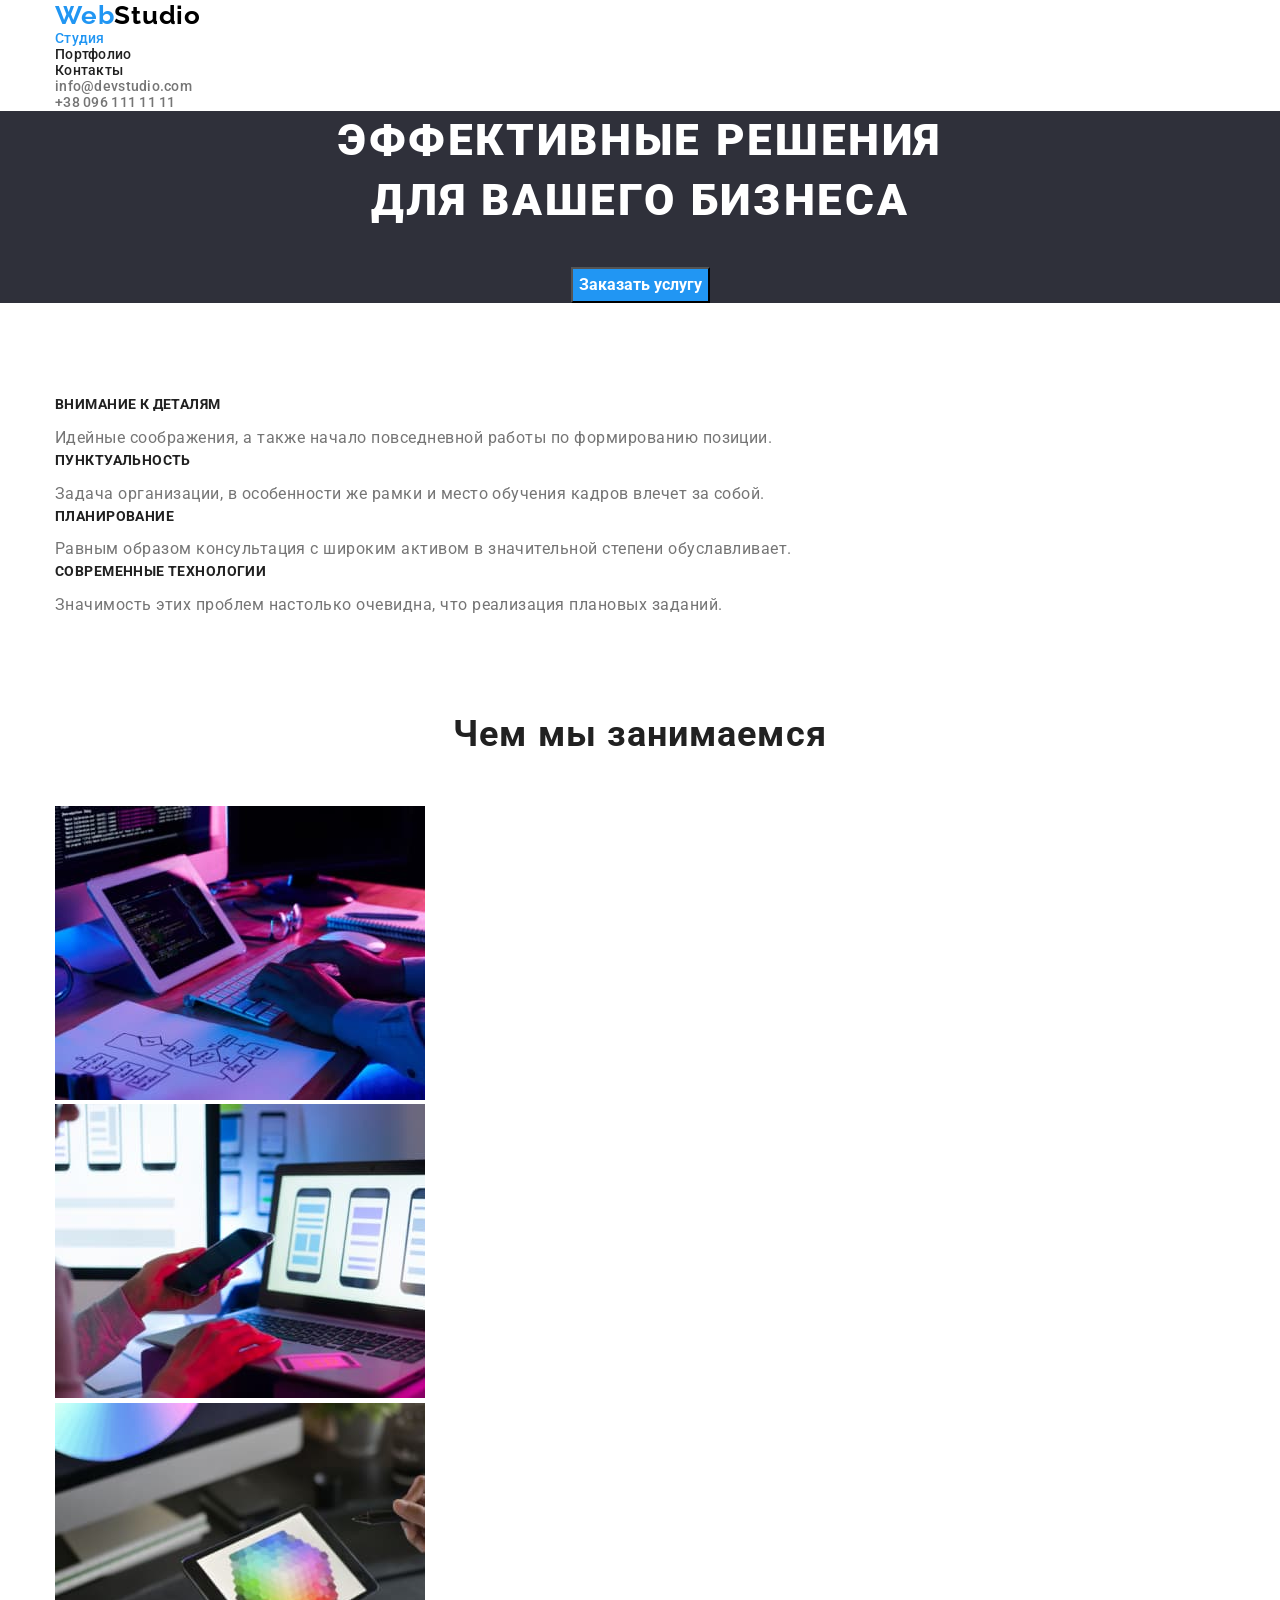
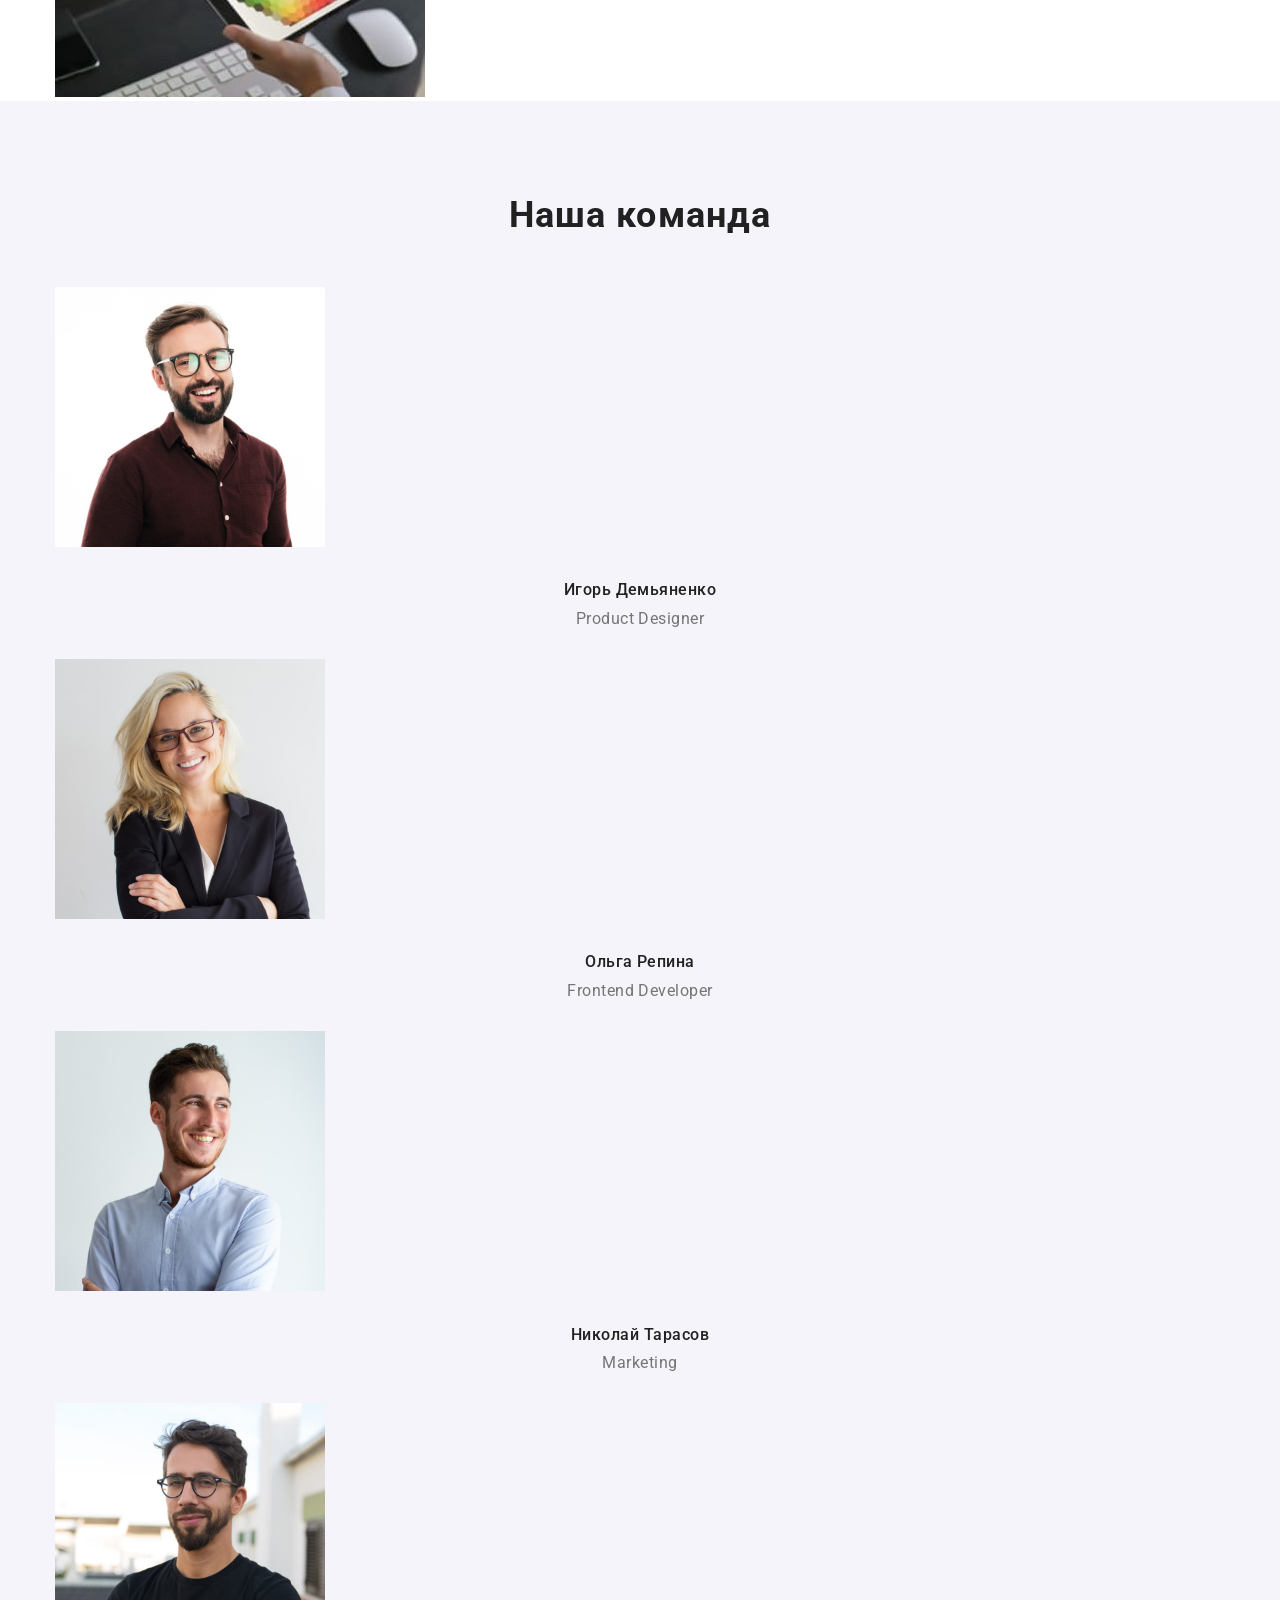
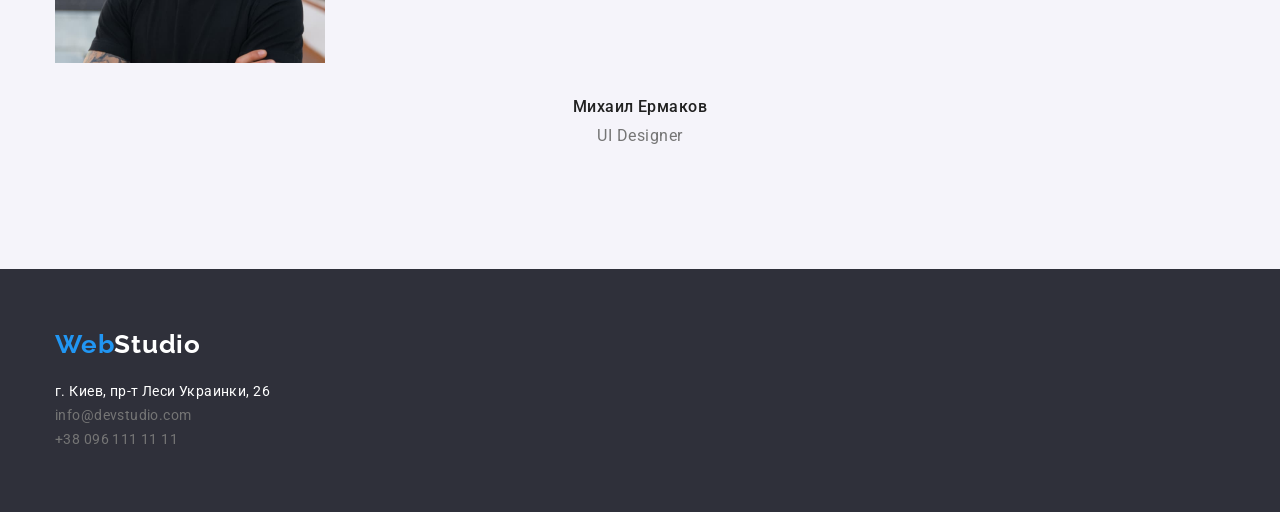
==== index.html @ cf3341da "box model done" ====
<!DOCTYPE html>
<html lang="ru">
<head>
    <meta charset="UTF-8">
    <meta http-equiv="X-UA-Compatible" content="IE=edge">
    <meta name="viewport" content="width=device-width, initial-scale=1.0">
    <title>Document</title>
    <link rel="preconnect" href="https://fonts.googleapis.com">
    <link rel="preconnect" href="https://fonts.gstatic.com" crossorigin>
    <link href="https://fonts.googleapis.com/css2?family=Raleway:wght@700&family=Roboto:wght@400;500;700&display=swap"
        rel="stylesheet">
        <link rel="stylesheet" href="https://cdnjs.cloudflare.com/ajax/libs/modern-normalize/1.1.0/modern-normalize.min.css">
    <link rel="stylesheet" href="./css/styles.css">
</head>
<body>
    <header class="header">
        <div class="container">
            <a href="" class="logo">Web<span class="logo-header">Studio</span></a>
            <nav>
                <ul class="site-nav">
                    <li>
                        <a href="./index.html" class="current">Студия</a>
                    </li>
                    <li>
                        <a href="./portfolio.html" class="link">Портфолио</a>
                    </li>
                    <li>
                        <a href="" class="link">Контакты</a>
                    </li>
                </ul>
            </nav>
            <ul class="contacts">
                <li>
                    <a href="mailto:info@devstudio.com" class="link">info@devstudio.com</a>
                </li>
                <li>
                    <a href="tel:+380961111111" class="link">+38 096 111 11 11</a>
                </li>
            </ul>
        </div>
    </header>
    <main>
        <section class="hero">
            <h1 class="hero-title">
                Эффективные решения для вашего бизнеса
            </h1>
            <button class="button primary" type="button">Заказать услугу</button>
        </section>

        <section class="section">
            <div class="container">
                <h2 class="invisible-title">Особенности работы</h2>
                <ul class="features">
                    <li>
                        <h3 class="title">Внимание к деталям</h3>
                        <p class="text">
                            Идейные соображения, а также начало повседневной работы по формированию позиции.
                        </p>
                    </li>
                    <li>
                        <h3 class="title">Пунктуальность</h3>
                        <p class="text">
                            Задача организации, в особенности же рамки и место обучения кадров влечет за собой.
                        </p>
                    </li>
                    <li>
                        <h3 class="title">Планирование</h3>
                        <p class="text">
                            Равным образом консультация с широким активом в значительной степени обуславливает.
                        </p>
                    </li>
                    <li>
                        <h3 class="title">Современные технологии</h3>
                        <p class="text">
                            Значимость этих проблем настолько очевидна, что реализация плановых заданий.
                        </p>

                        
                    </li>
                </ul>
            </div>
        </section>

        <section class="section">
            <div class="container">
                <h2 class="section-title">Чем мы занимаемся</h2>
                <ul class="workflow">
                    <li>
                        <img src="./images/programer.jpg" alt="программист работает в офисе" width="370" height="294">
                    </li>
                    <li>
                        <img src="./images/web_designer.jpg" alt="дизайнер работает над интерфейсом мобильного приложения" width="370" height="294">
                    </li>
                    <li>
                        <img src="./images/colour_selection.jpg" alt="дизайнер выбирает цвет в палитре" width="370" height="294">
                    </li>
                </ul>
            </div>
        </section>

        <section class="team-section">
            <div class="container">
                <h2 class="section-title">Наша команда</h2>
                <ul class="team">
                    <li>
                        <img src="./images/product_designer.jpg" alt="Фото Игоря Демьяненко" width="270" height="260">
                        <h3 class="name">Игорь Демьяненко</h3>
                        <p class="text">Product Designer</p>
                    </li>
                    <li>
                        <img src="./images/frontend_developer.jpg" alt="Фотnameо Ольги Репиной" width="270" height="260">
                        <h3 class="name">Ольга Репина</h3>
                        <p class="text">Frontend Developer</p>
                    </li>
                    <li>
                        <img src="./images/marketing.jpg" alt="Фото Николая Тарасова" width="270" height="260">
                        <h3 class="name">Николай Тарасов</h3>
                        <p class="text">Marketing</p>
                    </li>
                    <li>
                        <img src="./images/ui_designer.jpg" alt="Фото Михаила Ермакова" width="270" height="260">
                        <h3 class="name">Михаил Ермаков</h3>
                        <p class="text">UI Designer</p>
                    </li>
                </ul>
            </div>
        </section>
    </main>
    <footer class="footer">
        <div class="container">
        <a href="" class="logo">Web<span class="logo-footer">Studio</span></a>
        <address class="address">
            <ul class="address-list">
                <li>
                    <a href="https://goo.gl/maps/pVuJDx3CBujExNXr5" class="location">г. Киев, пр-т Леси Украинки, 26</a>
                </li>
                <li>
                    <a href="mailto:info@devstudio.com" class="link">info@devstudio.com</a>
                </li>
                <li>
                    <a href="tel:+380961111111" class="link">+38 096 111 11 11</a>
                </li>
            </ul>
        </address>
        </div>
    </footer>
</body>
</html>
---- css/styles.css ----
/* цвет основного текста #212121 */
/* вторичный цвет текста #757575 */
/* лого шапка цвет #000000 и #2196F3*/
/* лого футер цвет #FFFFFF и #2196F3*/
/* футер адрес color: rgba(255, 255, 255, 0.6); */
/* вторичный цвет фона F5F4FA */

html {
  box-sizing: border-box;
}

*,
*::before,
*::after {
  box-sizing: inherit;
}

:root {
  --primary-text-color: #757575;
  --title-text-color: #212121;
  --accent-color: #2196f3;
  --primary-white-color: #ffffff;
}

body {
  background-color: var(--primary-white-color);
  color: var(--primary-text-color);
  font-family: Roboto, sans-serif;
  font-weight: 400;
}

ul {
  list-style: none;
}

.container {
  width: 1200px;
  padding-left: 15px;
  padding-right: 15px;
  margin-left: auto;
  margin-right: auto;
}
/* header */

.header {
  background-color: var(--primary-white-color);
}

/* logo */

.logo {
  color: var(--accent-color);
  font-family: Raleway, sans-serif;
  font-weight: 700;
  font-size: 26px;
  line-height: 1.19;
  letter-spacing: 0.03em;
  text-decoration: none;
}

.logo-header {
  color: #000;
}

.logo-footer {
  color: var(--primary-white-color);
}

/* site nav */

.site-nav {
  margin-top: 0;
  margin-bottom: 0;
  padding: 0;
  font-weight: 500;
  font-size: 14px;
  line-height: 1.14;
  letter-spacing: 0.02em;
}

.site-nav .current {
  color: var(--accent-color);
  text-decoration: none;
}

.site-nav .link {
  color: var(--title-text-color);
  text-decoration: none;
}

.site-nav .link:hover,
.link:focus {
  color: var(--accent-color);
}

/* contacts */

.contacts {
  margin-top: 0;
  margin-bottom: 0;
  padding: 0;
  font-weight: 500;
  font-size: 14px;
  line-height: 1.14;
  letter-spacing: 0.02em;
}

.contacts .link {
  color: var(--primary-text-color);
  text-decoration: none;
}

.contacts .link:hover,
.link:focus {
  color: var(--accent-color);
}

/* hero */

.hero {
  background-color: #2f303a;
  text-align: center;
}

.hero-title {
  margin-top: 0;
  margin-left: auto;
  margin-right: auto;
  width: 696px;
  color: var(--primary-white-color);
  font-weight: 900;
  font-size: 44px;
  line-height: 1.36;
  text-align: center;
  letter-spacing: 0.06em;
  text-transform: uppercase;
}

/* section */
.portfolio {
  margin-top: 0;
  padding-left: 0;
  margin-bottom: 0;
}
.section {
  background-color: var(--primary-white-color);
}

.section-title {
  margin-top: 0;
  margin-bottom: 50px;
  color: var(--title-text-color);
  font-weight: 700;
  font-size: 36px;
  line-height: 1.16;
  text-align: center;
  letter-spacing: 0.03em;
}

.section .name {
  color: var(--title-text-color);
  font-weight: 700;
  font-size: 18px;
  line-height: 2;
  letter-spacing: 0.06em;
}

.section .text {
  font-size: 16px;
  line-height: 1.87;
  letter-spacing: 0.03em;
}

/* team section */

.team-section {
  padding-top: 94px;
  padding-bottom: 94px;
  background-color: #f5f4fa;
}

.team {
  padding-left: 0;
}

.team .name {
  margin-top: 30px;
  margin-bottom: 10px;
  color: var(--title-text-color);
  font-weight: 500;
  font-size: 16px;
  line-height: 1.18;
  text-align: center;
  letter-spacing: 0.03em;
}

.team .text {
  margin-top: 0;
  margin-bottom: 30px;
  font-size: 16px;
  line-height: 1.18;
  text-align: center;
  letter-spacing: 0.03em;
}

/* features */

.features {
  margin-top: 0;
  margin-bottom: 0;
  padding-top: 94px;
  padding-bottom: 94px;
  padding-left: 0;
}

.features .title {
  margin-top: 0;
  margin-bottom: 10px;
  color: var(--title-text-color);
  font-weight: 700;
  font-size: 14px;
  line-height: 1.14;
  letter-spacing: 0.03em;
  text-transform: uppercase;
}

.features .text {
  margin-top: 0;
  margin-bottom: 0;
}

.text {
  font-size: 14px;
  line-height: 1.71;
  letter-spacing: 0.03em;
}

.workflow {
  margin-top: 0;
  margin-bottom: 0;
  padding-left: 0;
}
/* invisible-title */

.invisible-title {
  display: none;
}

/* button */

.button {
  font-family: inherit;
  cursor: pointer;
}

.button.primary {
  background-color: var(--accent-color);
  color: var(--primary-white-color);
  font-weight: 700;
  font-size: 16px;
  line-height: 1.87;
}

.button.secondary {
  background-color: #f5f4fa;
  color: var(--title-text-color);
  font-weight: 500;
  font-size: 16px;
  line-height: 1.62;
  text-align: center;
  letter-spacing: 0.03em;
}

.button.secondary:hover,
.secondary:focus {
  background-color: var(--accent-color);
  color: var(--primary-white-color);
}

/* footer */

.footer {
  padding-top: 60px;
  padding-bottom: 60px;
  background-color: #2f303a;
}

.address-list {
  padding-left: 0;
  margin-bottom: 0;
  margin-top: 20px;
}
.address .location {
  color: var(--primary-white-color);
  text-decoration: none;
  font-style: normal;
  font-size: 14px;
  line-height: 1.71;
  letter-spacing: 0.03em;
}

.address .location:hover,
.location:focus {
  color: var(--accent-color);
}

.address .link {
  color: var(--primary-text-color);
  text-decoration: none;
  font-style: normal;
  font-size: 14px;
  line-height: 1.71;
  letter-spacing: 0.03em;
}

.address .link:hover,
.link:focus {
  color: var(--accent-color);
}
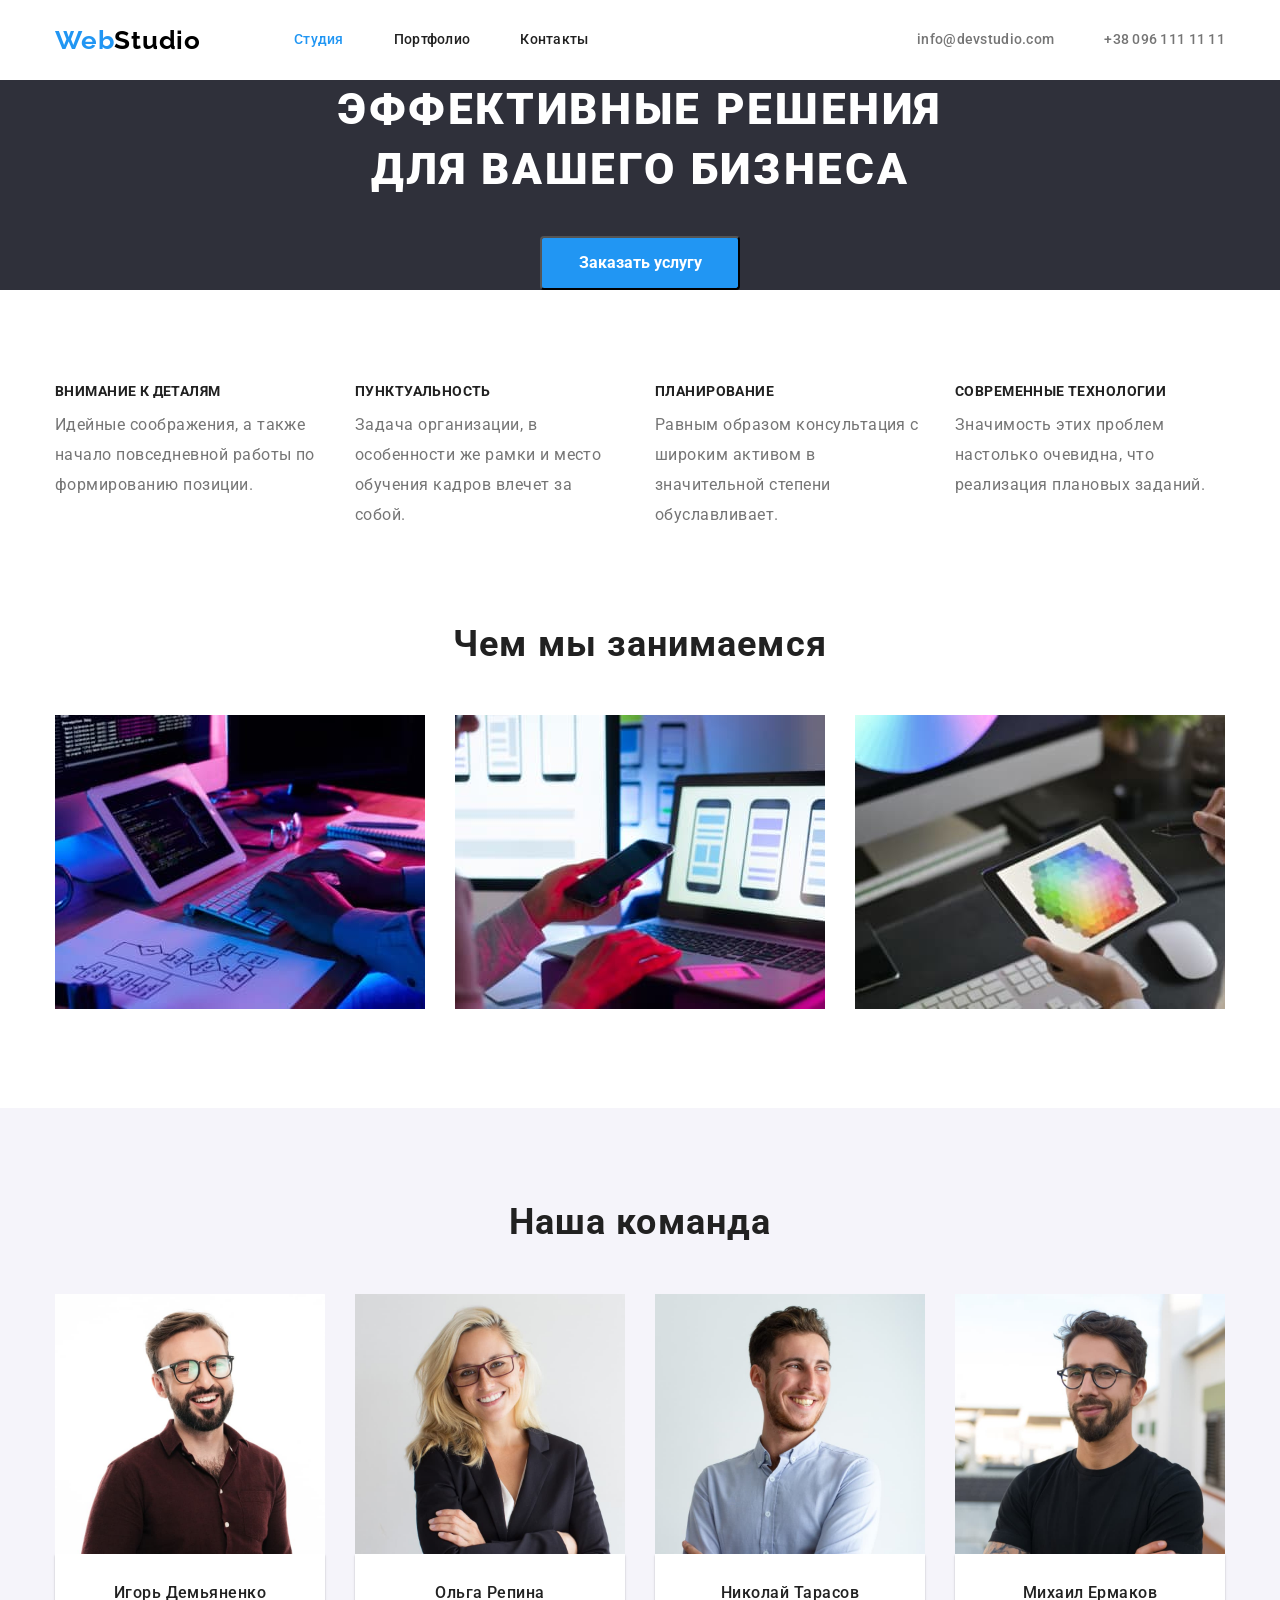
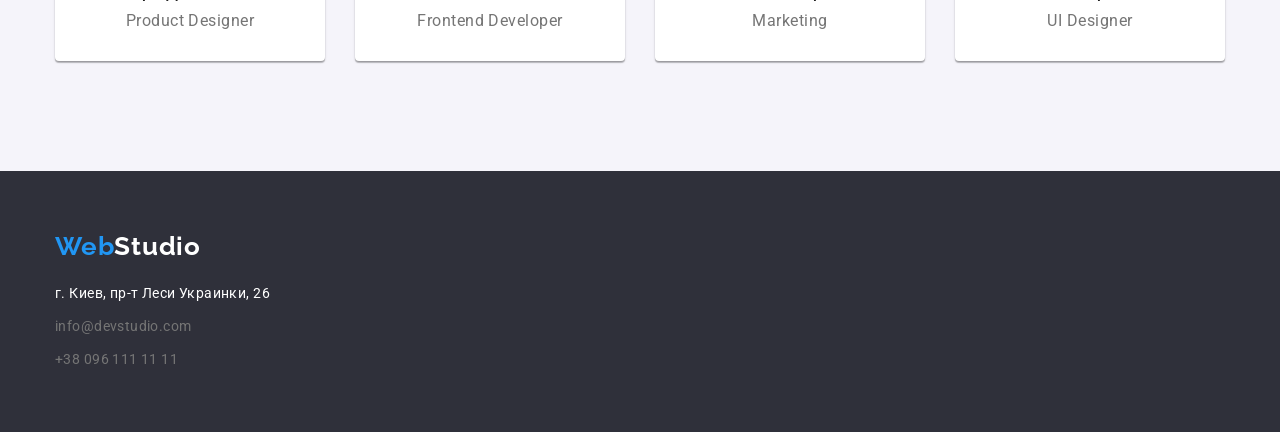
==== commit d21c5e95: "work is done" ====
--- a/index.html
+++ b/index.html
@@ -14,26 +14,26 @@
 </head>
 <body>
     <header class="header">
-        <div class="container">
+        <div class="container main-nav">
             <a href="" class="logo">Web<span class="logo-header">Studio</span></a>
             <nav>
                 <ul class="site-nav">
-                    <li>
+                    <li class="item">
                         <a href="./index.html" class="current">Студия</a>
                     </li>
-                    <li>
+                    <li class="item">
                         <a href="./portfolio.html" class="link">Портфолио</a>
                     </li>
-                    <li>
+                    <li class="item">
                         <a href="" class="link">Контакты</a>
                     </li>
                 </ul>
             </nav>
             <ul class="contacts">
-                <li>
+                <li class="item">
                     <a href="mailto:info@devstudio.com" class="link">info@devstudio.com</a>
                 </li>
-                <li>
+                <li class="item">
                     <a href="tel:+380961111111" class="link">+38 096 111 11 11</a>
                 </li>
             </ul>
@@ -51,47 +51,41 @@
             <div class="container">
                 <h2 class="invisible-title">Особенности работы</h2>
                 <ul class="features">
-                    <li>
+                    <li class="item">
                         <h3 class="title">Внимание к деталям</h3>
                         <p class="text">
                             Идейные соображения, а также начало повседневной работы по формированию позиции.
                         </p>
                     </li>
-                    <li>
+                    <li class="item">
                         <h3 class="title">Пунктуальность</h3>
                         <p class="text">
                             Задача организации, в особенности же рамки и место обучения кадров влечет за собой.
                         </p>
                     </li>
-                    <li>
+                    <li class="item">
                         <h3 class="title">Планирование</h3>
                         <p class="text">
                             Равным образом консультация с широким активом в значительной степени обуславливает.
                         </p>
                     </li>
-                    <li>
+                    <li class="item">
                         <h3 class="title">Современные технологии</h3>
                         <p class="text">
                             Значимость этих проблем настолько очевидна, что реализация плановых заданий.
-                        </p>
-
-                        
+                        </p>                      
                     </li>
                 </ul>
-            </div>
-        </section>
 
-        <section class="section">
-            <div class="container">
                 <h2 class="section-title">Чем мы занимаемся</h2>
                 <ul class="workflow">
-                    <li>
+                    <li class="item">
                         <img src="./images/programer.jpg" alt="программист работает в офисе" width="370" height="294">
                     </li>
-                    <li>
+                    <li class="item">
                         <img src="./images/web_designer.jpg" alt="дизайнер работает над интерфейсом мобильного приложения" width="370" height="294">
                     </li>
-                    <li>
+                    <li class="item">
                         <img src="./images/colour_selection.jpg" alt="дизайнер выбирает цвет в палитре" width="370" height="294">
                     </li>
                 </ul>
@@ -102,25 +96,33 @@
             <div class="container">
                 <h2 class="section-title">Наша команда</h2>
                 <ul class="team">
-                    <li>
-                        <img src="./images/product_designer.jpg" alt="Фото Игоря Демьяненко" width="270" height="260">
-                        <h3 class="name">Игорь Демьяненко</h3>
-                        <p class="text">Product Designer</p>
+                    <li class="item">
+                        <img class="image" src="./images/product_designer.jpg" alt="Фото Игоря Демьяненко" width="270" height="260">
+                        <div class="text-block">
+                            <h3 class="name">Игорь Демьяненко</h3>
+                            <p class="text">Product Designer</p>
+                        </div>
                     </li>
-                    <li>
-                        <img src="./images/frontend_developer.jpg" alt="Фотnameо Ольги Репиной" width="270" height="260">
-                        <h3 class="name">Ольга Репина</h3>
-                        <p class="text">Frontend Developer</p>
+                    <li class="item">
+                        <img class="image" src="./images/frontend_developer.jpg" alt="Фотnameо Ольги Репиной" width="270" height="260">
+                        <div class="text-block">
+                            <h3 class="name">Ольга Репина</h3>
+                            <p class="text">Frontend Developer</p>
+                        </div>
                     </li>
-                    <li>
-                        <img src="./images/marketing.jpg" alt="Фото Николая Тарасова" width="270" height="260">
-                        <h3 class="name">Николай Тарасов</h3>
-                        <p class="text">Marketing</p>
+                    <li class="item">
+                        <img class="image" src="./images/marketing.jpg" alt="Фото Николая Тарасова" width="270" height="260">
+                        <div class="text-block">
+                            <h3 class="name">Николай Тарасов</h3>
+                            <p class="text">Marketing</p>
+                        </div>
                     </li>
-                    <li>
-                        <img src="./images/ui_designer.jpg" alt="Фото Михаила Ермакова" width="270" height="260">
-                        <h3 class="name">Михаил Ермаков</h3>
+                    <li class="item">
+                        <img class="image" src="./images/ui_designer.jpg" alt="Фото Михаила Ермакова" width="270" height="260">
+                            <div class="text-block">
+                            <h3 class="name">Михаил Ермаков</h3>
                         <p class="text">UI Designer</p>
+                        </div>
                     </li>
                 </ul>
             </div>
@@ -131,13 +133,13 @@
         <a href="" class="logo">Web<span class="logo-footer">Studio</span></a>
         <address class="address">
             <ul class="address-list">
-                <li>
+                <li class="item">
                     <a href="https://goo.gl/maps/pVuJDx3CBujExNXr5" class="location">г. Киев, пр-т Леси Украинки, 26</a>
                 </li>
-                <li>
+                <li class="item">
                     <a href="mailto:info@devstudio.com" class="link">info@devstudio.com</a>
                 </li>
-                <li>
+                <li class="item">
                     <a href="tel:+380961111111" class="link">+38 096 111 11 11</a>
                 </li>
             </ul>
--- a/css/styles.css
+++ b/css/styles.css
@@ -46,6 +46,10 @@
   background-color: var(--primary-white-color);
 }
 
+.line {
+  border-bottom: 1px solid #ececec;
+}
+
 /* logo */
 
 .logo {
@@ -66,11 +70,17 @@
   color: var(--primary-white-color);
 }
 
+.main-nav {
+  display: flex;
+  align-items: center;
+}
 /* site nav */
 
 .site-nav {
-  margin-top: 0;
-  margin-bottom: 0;
+  display: flex;
+  margin-top: 0;
+  margin-bottom: 0;
+  margin-left: 93px;
   padding: 0;
   font-weight: 500;
   font-size: 14px;
@@ -78,12 +88,22 @@
   letter-spacing: 0.02em;
 }
 
+.site-nav .item + .item {
+  margin-left: 50px;
+}
+
 .site-nav .current {
+  display: block;
+  padding-top: 32px;
+  padding-bottom: 32px;
   color: var(--accent-color);
   text-decoration: none;
 }
 
 .site-nav .link {
+  display: block;
+  padding-top: 32px;
+  padding-bottom: 32px;
   color: var(--title-text-color);
   text-decoration: none;
 }
@@ -96,13 +116,19 @@
 /* contacts */
 
 .contacts {
-  margin-top: 0;
-  margin-bottom: 0;
+  display: flex;
+  margin-top: 0;
+  margin-bottom: 0;
+  margin-left: auto;
   padding: 0;
   font-weight: 500;
   font-size: 14px;
   line-height: 1.14;
   letter-spacing: 0.02em;
+}
+
+.contacts .item + .item {
+  margin-left: 50px;
 }
 
 .contacts .link {
@@ -137,27 +163,50 @@
 }
 
 /* section */
+
 .portfolio {
-  margin-top: 0;
-  padding-left: 0;
-  margin-bottom: 0;
-}
-.section {
-  background-color: var(--primary-white-color);
-}
-
-.section-title {
-  margin-top: 0;
-  margin-bottom: 50px;
-  color: var(--title-text-color);
-  font-weight: 700;
-  font-size: 36px;
-  line-height: 1.16;
-  text-align: center;
-  letter-spacing: 0.03em;
-}
-
-.section .name {
+  padding-top: 94px;
+  padding-bottom: 94px;
+}
+
+.projects {
+  display: flex;
+  flex-wrap: wrap;
+  margin-top: 0;
+  padding-left: 0;
+  margin-bottom: 0;
+}
+
+.projects .item {
+  width: 370px;
+  margin-right: 30px;
+  margin-bottom: 30px;
+}
+
+.projects .item:nth-child(3n) {
+  margin-right: 0;
+}
+
+.projects .item:nth-last-child(-n + 3) {
+  margin-bottom: 0;
+}
+
+.projects .item:nth-child(-n + 3) {
+  margin-top: 50px;
+}
+
+.image {
+  display: block;
+}
+
+.projects .text-block {
+  padding: 20px 24px 20px 24px;
+  border: 1px solid #eeeeee;
+}
+
+.projects .name {
+  margin-top: 0;
+  margin-bottom: 4px;
   color: var(--title-text-color);
   font-weight: 700;
   font-size: 18px;
@@ -165,7 +214,29 @@
   letter-spacing: 0.06em;
 }
 
+.projects .text {
+  margin: 0;
+}
+
+.section {
+  background-color: var(--primary-white-color);
+}
+
+.section-title {
+  margin-top: 0;
+  margin-bottom: 50px;
+  color: var(--title-text-color);
+  font-weight: 700;
+  font-size: 36px;
+  line-height: 1.16;
+  text-align: center;
+  letter-spacing: 0.03em;
+}
+
 .section .text {
+  margin-top: 0;
+  margin-bottom: 0;
+
   font-size: 16px;
   line-height: 1.87;
   letter-spacing: 0.03em;
@@ -180,11 +251,24 @@
 }
 
 .team {
-  padding-left: 0;
+  display: flex;
+  padding-left: 0;
+}
+
+.team .item + .item {
+  margin-left: 30px;
+}
+.team .text-block {
+  padding-top: 30px;
+  padding-bottom: 30px;
+  background-color: var(--primary-white-color);
+  box-shadow: 0px 1px 3px rgba(0, 0, 0, 0.12), 0px 1px 1px rgba(0, 0, 0, 0.14),
+    0px 2px 1px rgba(0, 0, 0, 0.2);
+  border-radius: 0px 0px 4px 4px;
 }
 
 .team .name {
-  margin-top: 30px;
+  margin-top: 0;
   margin-bottom: 10px;
   color: var(--title-text-color);
   font-weight: 500;
@@ -196,7 +280,7 @@
 
 .team .text {
   margin-top: 0;
-  margin-bottom: 30px;
+  margin-bottom: 0;
   font-size: 16px;
   line-height: 1.18;
   text-align: center;
@@ -206,6 +290,7 @@
 /* features */
 
 .features {
+  display: flex;
   margin-top: 0;
   margin-bottom: 0;
   padding-top: 94px;
@@ -213,6 +298,14 @@
   padding-left: 0;
 }
 
+.features .item {
+  width: 270px;
+}
+
+.features .item + .item {
+  margin-left: 30px;
+}
+
 .features .title {
   margin-top: 0;
   margin-bottom: 10px;
@@ -224,11 +317,6 @@
   text-transform: uppercase;
 }
 
-.features .text {
-  margin-top: 0;
-  margin-bottom: 0;
-}
-
 .text {
   font-size: 14px;
   line-height: 1.71;
@@ -236,10 +324,17 @@
 }
 
 .workflow {
-  margin-top: 0;
-  margin-bottom: 0;
-  padding-left: 0;
-}
+  display: flex;
+  margin-top: 0;
+  margin-bottom: 0;
+  padding-left: 0;
+  padding-bottom: 94px;
+}
+
+.workflow .item + .item {
+  margin-left: 30px;
+}
+
 /* invisible-title */
 
 .invisible-title {
@@ -253,7 +348,25 @@
   cursor: pointer;
 }
 
+.button-flex {
+  margin: 0;
+  display: flex;
+  padding-left: 0;
+  justify-content: center;
+}
+
+.button-flex .item + .item {
+  margin-left: 8px;
+}
+
 .button.primary {
+  min-width: 200px;
+  padding-top: 10px;
+  padding-right: 32px;
+  padding-bottom: 10px;
+  padding-left: 32px;
+  border-radius: 4px;
+
   background-color: var(--accent-color);
   color: var(--primary-white-color);
   font-weight: 700;
@@ -262,6 +375,9 @@
 }
 
 .button.secondary {
+  min-width: 73px;
+  padding: 6px 22px 6px 22px;
+  border-radius: 4px;
   background-color: #f5f4fa;
   color: var(--title-text-color);
   font-weight: 500;
@@ -290,6 +406,11 @@
   margin-bottom: 0;
   margin-top: 20px;
 }
+
+.address .item + .item {
+  margin-top: 9px;
+}
+
 .address .location {
   color: var(--primary-white-color);
   text-decoration: none;
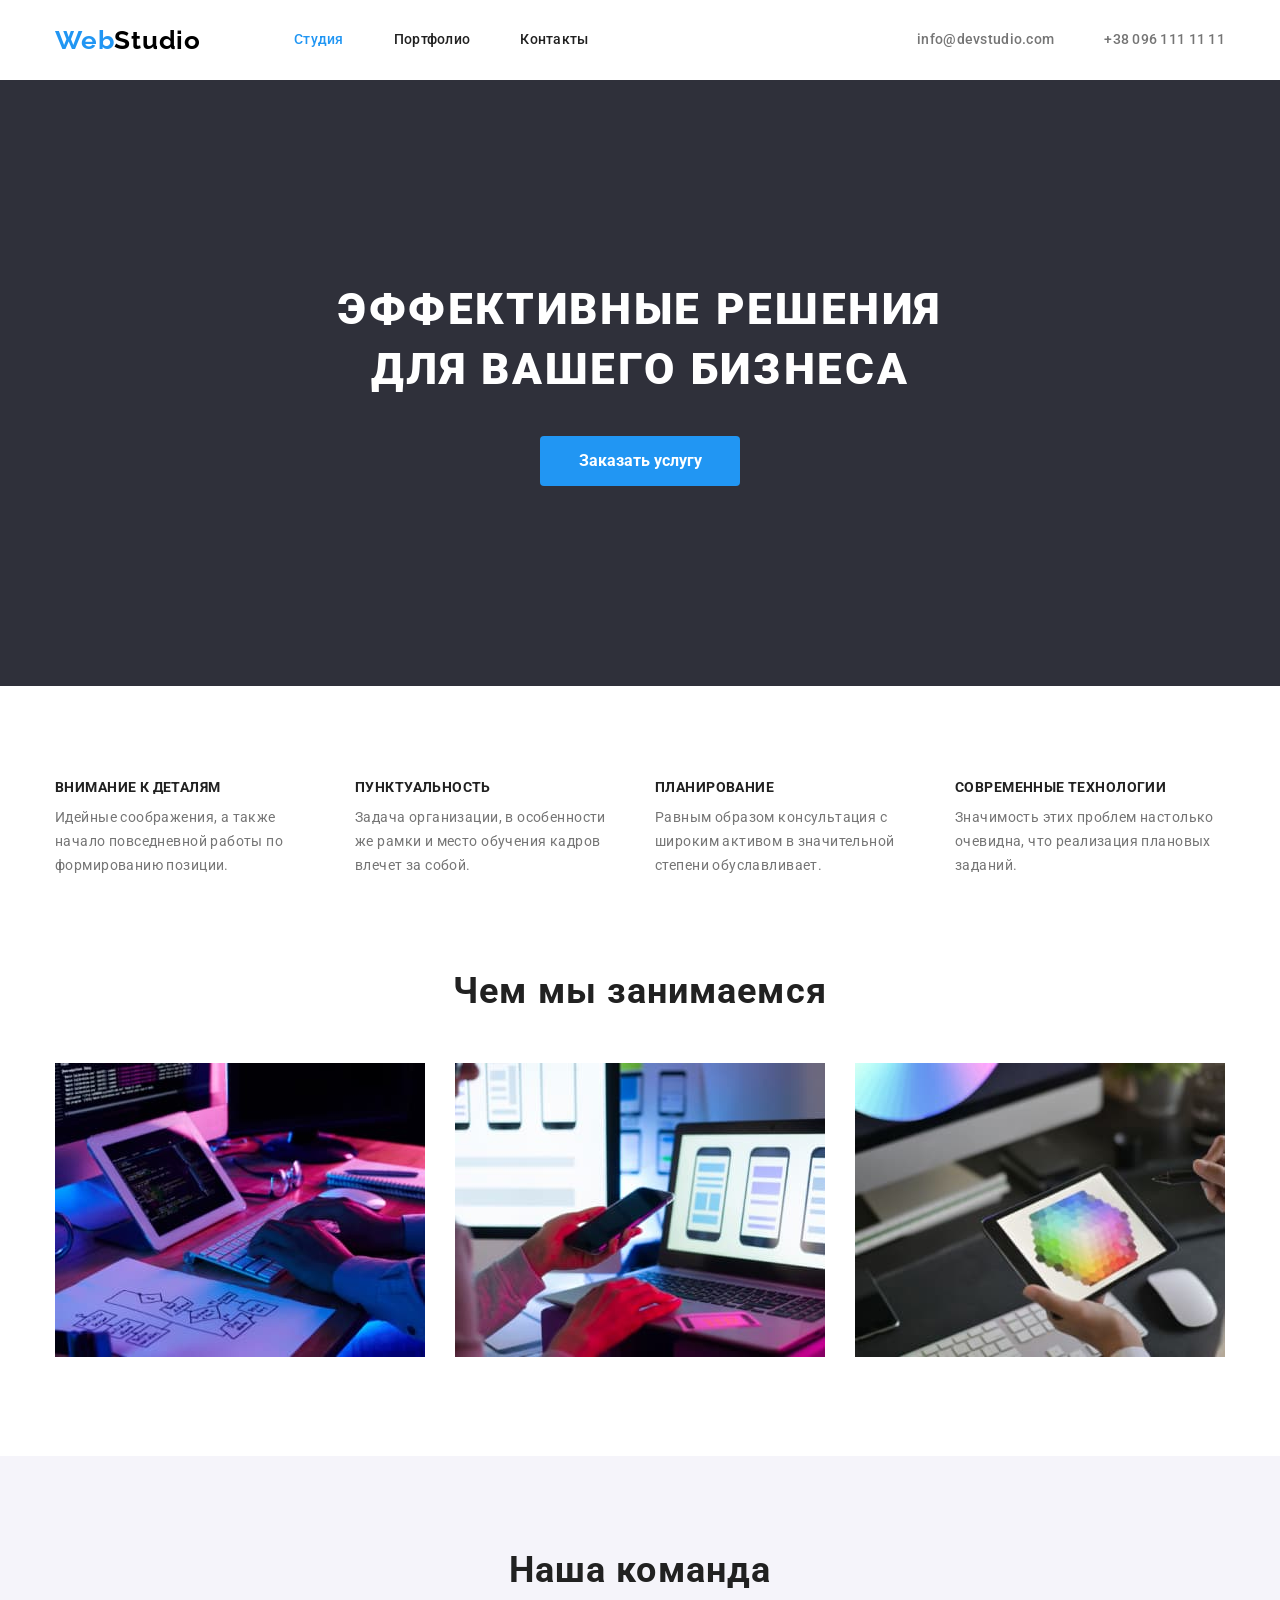
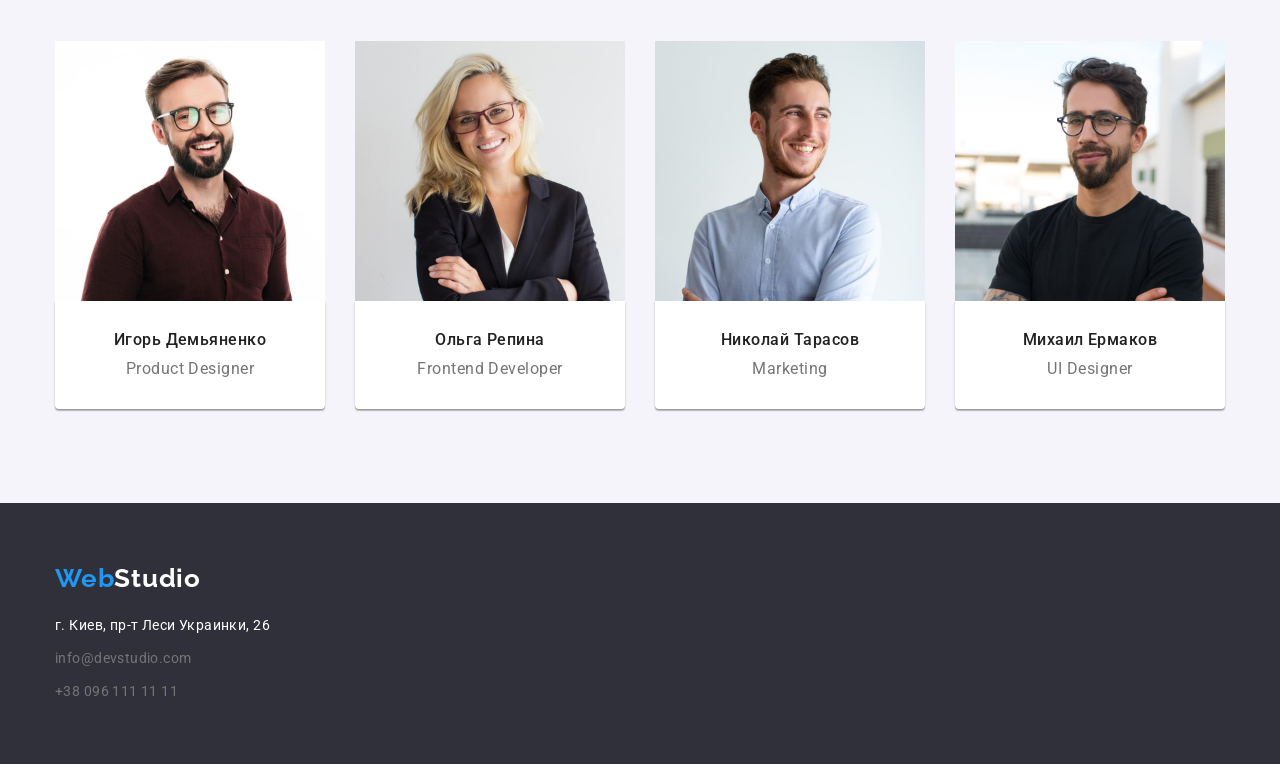
==== commit 82065ed8: "corrected" ====
--- a/index.html
+++ b/index.html
@@ -41,15 +41,17 @@
     </header>
     <main>
         <section class="hero">
-            <h1 class="hero-title">
-                Эффективные решения для вашего бизнеса
-            </h1>
-            <button class="button primary" type="button">Заказать услугу</button>
+            <div class="container">
+                <h1 class="hero-title">
+                    Эффективные решения для вашего бизнеса
+                </h1>
+                <button class="button primary" type="button">Заказать услугу</button>
+            </div>
         </section>
 
         <section class="section">
             <div class="container">
-                <h2 class="invisible-title">Особенности работы</h2>
+                <h2 class="visually-hidden">Особенности работы</h2>
                 <ul class="features">
                     <li class="item">
                         <h3 class="title">Внимание к деталям</h3>
@@ -92,7 +94,7 @@
             </div>
         </section>
 
-        <section class="team-section">
+        <section class="section team-members">
             <div class="container">
                 <h2 class="section-title">Наша команда</h2>
                 <ul class="team">
--- a/css/styles.css
+++ b/css/styles.css
@@ -31,6 +31,8 @@
 
 ul {
   list-style: none;
+  padding: 0;
+  margin: 0;
 }
 
 .container {
@@ -74,13 +76,16 @@
   display: flex;
   align-items: center;
 }
+
+nav {
+  margin-left: 93px;
+}
 /* site nav */
 
 .site-nav {
   display: flex;
   margin-top: 0;
   margin-bottom: 0;
-  margin-left: 93px;
   padding: 0;
   font-weight: 500;
   font-size: 14px;
@@ -144,6 +149,7 @@
 /* hero */
 
 .hero {
+  padding: 200px 0;
   background-color: #2f303a;
   text-align: center;
 }
@@ -164,17 +170,9 @@
 
 /* section */
 
-.portfolio {
-  padding-top: 94px;
-  padding-bottom: 94px;
-}
-
 .projects {
   display: flex;
   flex-wrap: wrap;
-  margin-top: 0;
-  padding-left: 0;
-  margin-bottom: 0;
 }
 
 .projects .item {
@@ -191,10 +189,6 @@
   margin-bottom: 0;
 }
 
-.projects .item:nth-child(-n + 3) {
-  margin-top: 50px;
-}
-
 .image {
   display: block;
 }
@@ -219,6 +213,7 @@
 }
 
 .section {
+  padding: 94px 0;
   background-color: var(--primary-white-color);
 }
 
@@ -237,22 +232,19 @@
   margin-top: 0;
   margin-bottom: 0;
 
-  font-size: 16px;
-  line-height: 1.87;
+  font-size: 14px;
+  line-height: 1.7;
   letter-spacing: 0.03em;
 }
 
 /* team section */
 
-.team-section {
-  padding-top: 94px;
-  padding-bottom: 94px;
+.team-members {
   background-color: #f5f4fa;
 }
 
 .team {
   display: flex;
-  padding-left: 0;
 }
 
 .team .item + .item {
@@ -291,11 +283,7 @@
 
 .features {
   display: flex;
-  margin-top: 0;
-  margin-bottom: 0;
-  padding-top: 94px;
-  padding-bottom: 94px;
-  padding-left: 0;
+  margin-bottom: 94px;
 }
 
 .features .item {
@@ -325,20 +313,15 @@
 
 .workflow {
   display: flex;
-  margin-top: 0;
-  margin-bottom: 0;
-  padding-left: 0;
-  padding-bottom: 94px;
 }
 
 .workflow .item + .item {
   margin-left: 30px;
 }
 
-/* invisible-title */
-
-.invisible-title {
-  display: none;
+.visually-hidden {
+  position: fixed;
+  transform: scale(0);
 }
 
 /* button */
@@ -346,10 +329,11 @@
 .button {
   font-family: inherit;
   cursor: pointer;
+  border: none;
 }
 
 .button-flex {
-  margin: 0;
+  margin-bottom: 50px;
   display: flex;
   padding-left: 0;
   justify-content: center;
@@ -401,10 +385,13 @@
   background-color: #2f303a;
 }
 
+.address {
+  margin-top: 20px;
+}
+
 .address-list {
   padding-left: 0;
   margin-bottom: 0;
-  margin-top: 20px;
 }
 
 .address .item + .item {
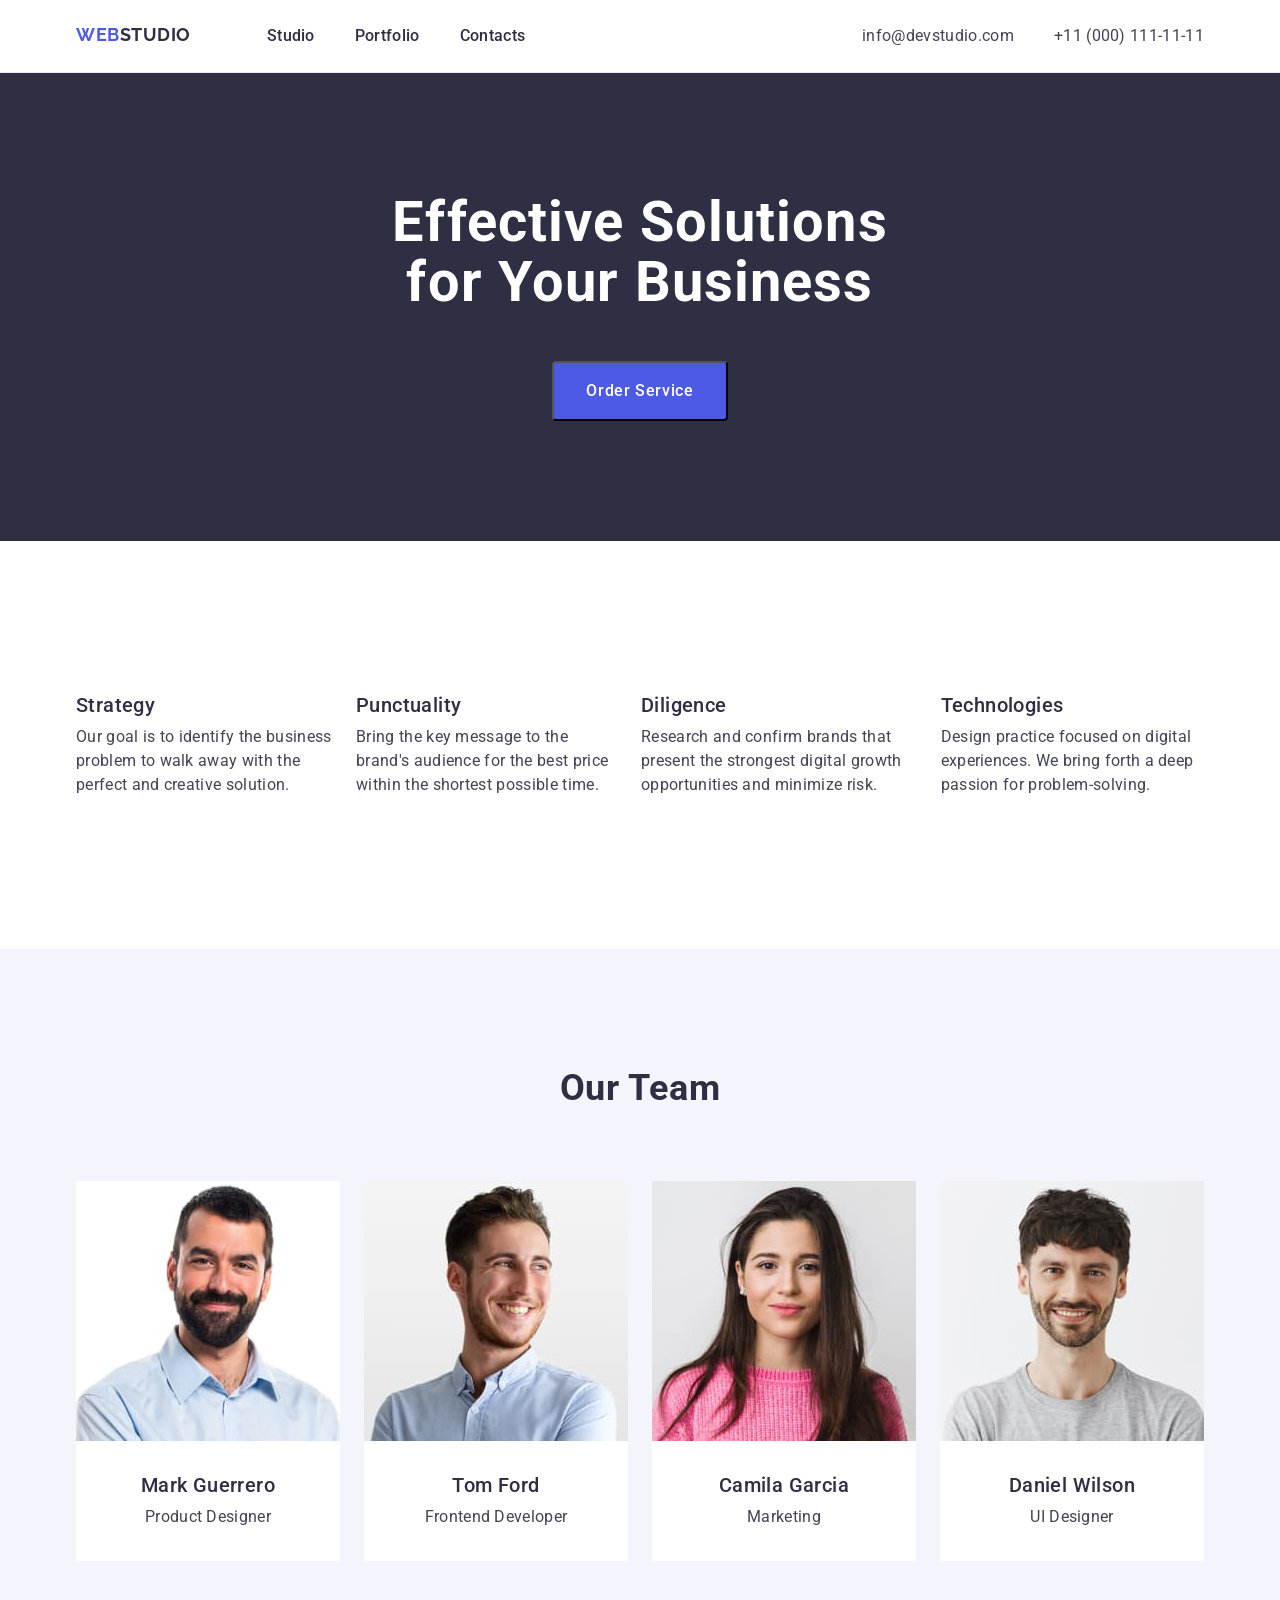
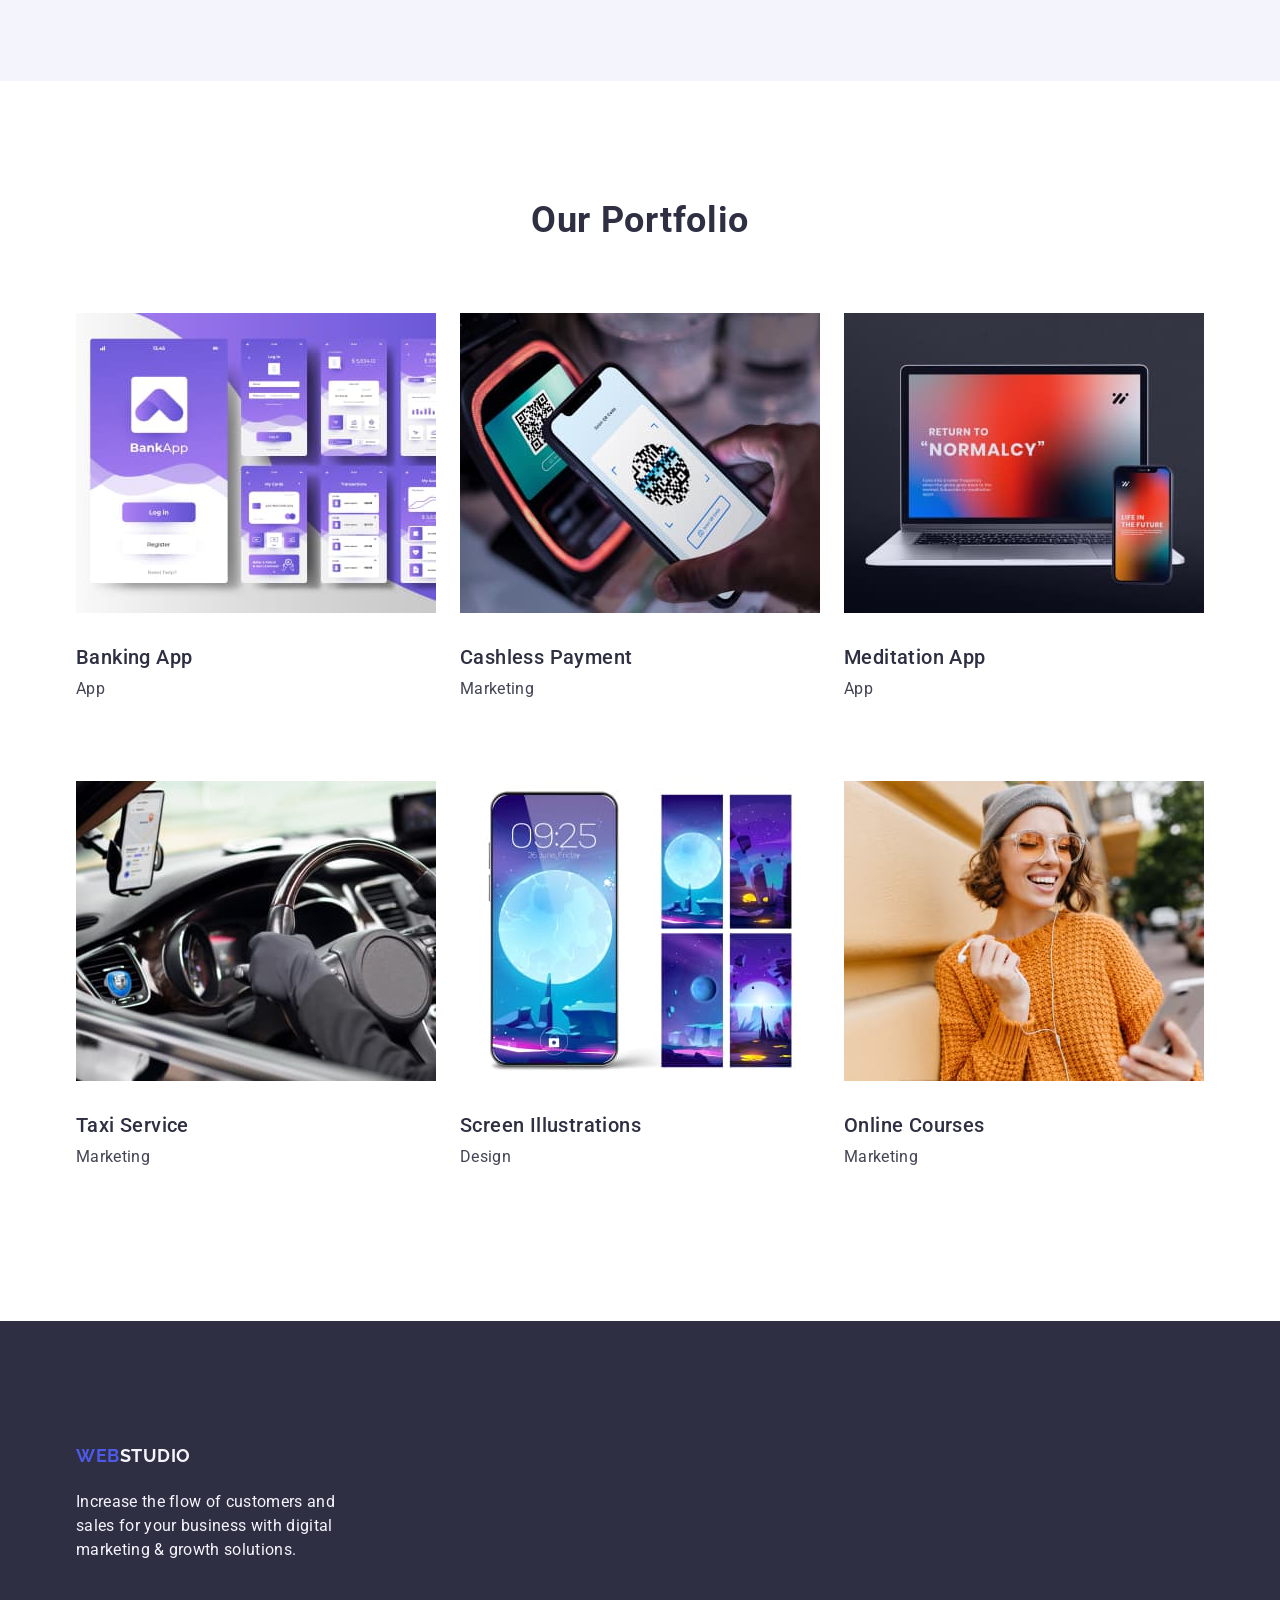
==== commit bfb63c29: "Add styles.css" ====
--- a/index.html
+++ b/index.html
@@ -1,152 +1,230 @@
 <!DOCTYPE html>
-<html lang="ru">
-<head>
-    <meta charset="UTF-8">
-    <meta http-equiv="X-UA-Compatible" content="IE=edge">
-    <meta name="viewport" content="width=device-width, initial-scale=1.0">
-    <title>Document</title>
-    <link rel="preconnect" href="https://fonts.googleapis.com">
-    <link rel="preconnect" href="https://fonts.gstatic.com" crossorigin>
-    <link href="https://fonts.googleapis.com/css2?family=Raleway:wght@700&family=Roboto:wght@400;500;700&display=swap"
-        rel="stylesheet">
-        <link rel="stylesheet" href="https://cdnjs.cloudflare.com/ajax/libs/modern-normalize/1.1.0/modern-normalize.min.css">
-    <link rel="stylesheet" href="./css/styles.css">
-</head>
-<body>
-    <header class="header">
-        <div class="container main-nav">
-            <a href="" class="logo">Web<span class="logo-header">Studio</span></a>
-            <nav>
-                <ul class="site-nav">
-                    <li class="item">
-                        <a href="./index.html" class="current">Студия</a>
-                    </li>
-                    <li class="item">
-                        <a href="./portfolio.html" class="link">Портфолио</a>
-                    </li>
-                    <li class="item">
-                        <a href="" class="link">Контакты</a>
-                    </li>
-                </ul>
-            </nav>
-            <ul class="contacts">
-                <li class="item">
-                    <a href="mailto:info@devstudio.com" class="link">info@devstudio.com</a>
-                </li>
-                <li class="item">
-                    <a href="tel:+380961111111" class="link">+38 096 111 11 11</a>
-                </li>
-            </ul>
-        </div>
+<html lang="en">
+  <head>
+    <meta charset="UTF-8" />
+    <meta name="viewport" content="width=device-width, initial-scale=1.0" />
+    <title>Web Studio</title>
+    <link rel="preconnect" href="https://fonts.googleapis.com" />
+    <link rel="preconnect" href="https://fonts.gstatic.com" crossorigin />
+    <link
+      href="https://fonts.googleapis.com/css2?family=Raleway:wght@700&family=Roboto:wght@400;500;700&display=swap"
+      rel="stylesheet"
+    />
+    <link
+      rel="stylesheet"
+      href="https://cdnjs.cloudflare.com/ajax/libs/modern-normalize/2.0.0/modern-normalize.min.css"
+      integrity="sha512-4xo8blKMVCiXpTaLzQSLSw3KFOVPWhm/TRtuPVc4WG6kUgjH6J03IBuG7JZPkcWMxJ5huwaBpOpnwYElP/m6wg=="
+      crossorigin="anonymous"
+      referrerpolicy="no-referrer"
+    />
+    <link rel="stylesheet" href="./css/styles.css" />
+  </head>
+  <body>
+    <header class="page-header">
+      <div class="container header-container">
+        <!-- Navigation -->
+        <nav class="page-nav">
+          <a class="logo link" href="./index.html"
+            >Web<span class="logo-header">Studio</span></a
+          >
+          <ul class="menu list">
+            <li class="list-item">
+              <a class="link" href="./index.html" target="_blank">Studio</a>
+            </li>
+            <li class="list-item">
+              <a class="link" href="" target="_blank">Portfolio</a>
+            </li>
+            <li class="list-item">
+              <a class="link" href="" target="_blank">Contacts</a>
+            </li>
+          </ul>
+        </nav>
+        <!-- Contacts -->
+        <address class="contacts-info">
+          <ul class="contacts list">
+            <li class="list-item">
+              <a class="link" href="mailto:info@devstudio.com"
+                >info@devstudio.com</a
+              >
+            </li>
+            <li class="list-item">
+              <a class="link" href="tel:+110001111111">+11 (000) 111-11-11</a>
+            </li>
+          </ul>
+        </address>
+      </div>
     </header>
     <main>
-        <section class="hero">
-            <div class="container">
-                <h1 class="hero-title">
-                    Эффективные решения для вашего бизнеса
-                </h1>
-                <button class="button primary" type="button">Заказать услугу</button>
-            </div>
-        </section>
-
-        <section class="section">
-            <div class="container">
-                <h2 class="visually-hidden">Особенности работы</h2>
-                <ul class="features">
-                    <li class="item">
-                        <h3 class="title">Внимание к деталям</h3>
-                        <p class="text">
-                            Идейные соображения, а также начало повседневной работы по формированию позиции.
-                        </p>
-                    </li>
-                    <li class="item">
-                        <h3 class="title">Пунктуальность</h3>
-                        <p class="text">
-                            Задача организации, в особенности же рамки и место обучения кадров влечет за собой.
-                        </p>
-                    </li>
-                    <li class="item">
-                        <h3 class="title">Планирование</h3>
-                        <p class="text">
-                            Равным образом консультация с широким активом в значительной степени обуславливает.
-                        </p>
-                    </li>
-                    <li class="item">
-                        <h3 class="title">Современные технологии</h3>
-                        <p class="text">
-                            Значимость этих проблем настолько очевидна, что реализация плановых заданий.
-                        </p>                      
-                    </li>
-                </ul>
-
-                <h2 class="section-title">Чем мы занимаемся</h2>
-                <ul class="workflow">
-                    <li class="item">
-                        <img src="./images/programer.jpg" alt="программист работает в офисе" width="370" height="294">
-                    </li>
-                    <li class="item">
-                        <img src="./images/web_designer.jpg" alt="дизайнер работает над интерфейсом мобильного приложения" width="370" height="294">
-                    </li>
-                    <li class="item">
-                        <img src="./images/colour_selection.jpg" alt="дизайнер выбирает цвет в палитре" width="370" height="294">
-                    </li>
-                </ul>
-            </div>
-        </section>
-
-        <section class="section team-members">
-            <div class="container">
-                <h2 class="section-title">Наша команда</h2>
-                <ul class="team">
-                    <li class="item">
-                        <img class="image" src="./images/product_designer.jpg" alt="Фото Игоря Демьяненко" width="270" height="260">
-                        <div class="text-block">
-                            <h3 class="name">Игорь Демьяненко</h3>
-                            <p class="text">Product Designer</p>
-                        </div>
-                    </li>
-                    <li class="item">
-                        <img class="image" src="./images/frontend_developer.jpg" alt="Фотnameо Ольги Репиной" width="270" height="260">
-                        <div class="text-block">
-                            <h3 class="name">Ольга Репина</h3>
-                            <p class="text">Frontend Developer</p>
-                        </div>
-                    </li>
-                    <li class="item">
-                        <img class="image" src="./images/marketing.jpg" alt="Фото Николая Тарасова" width="270" height="260">
-                        <div class="text-block">
-                            <h3 class="name">Николай Тарасов</h3>
-                            <p class="text">Marketing</p>
-                        </div>
-                    </li>
-                    <li class="item">
-                        <img class="image" src="./images/ui_designer.jpg" alt="Фото Михаила Ермакова" width="270" height="260">
-                            <div class="text-block">
-                            <h3 class="name">Михаил Ермаков</h3>
-                        <p class="text">UI Designer</p>
-                        </div>
-                    </li>
-                </ul>
-            </div>
-        </section>
+      <!-- Hero -->
+      <section class="section hero">
+        <div class="container">
+          <h1 class="hero-title">Effective Solutions for Your Business</h1>
+          <button class="button" type="button">Order Service</button>
+        </div>
+      </section>
+      <!-- Features -->
+      <section class="section features">
+        <div class="container">
+          <h2 class="section-title visually-hidden">Features</h2>
+          <ul class="features-list list">
+            <li class="list-item">
+              <h3 class="list-title">Strategy</h3>
+              <p class="list-text">
+                Our goal is to identify the business problem to walk away with
+                the perfect and creative solution.
+              </p>
+            </li>
+            <li class="list-item">
+              <h3 class="list-title">Punctuality</h3>
+              <p class="list-text">
+                Bring the key message to the brand's audience for the best price
+                within the shortest possible time.
+              </p>
+            </li>
+            <li class="list-item">
+              <h3 class="list-title">Diligence</h3>
+              <p class="list-text">
+                Research and confirm brands that present the strongest digital
+                growth opportunities and minimize risk.
+              </p>
+            </li>
+            <li class="list-item">
+              <h3 class="list-title">Technologies</h3>
+              <p class="list-text">
+                Design practice focused on digital experiences. We bring forth a
+                deep passion for problem-solving.
+              </p>
+            </li>
+          </ul>
+        </div>
+      </section>
+      <!-- Our team -->
+      <section class="section team">
+        <div class="container">
+          <h2 class="section-title">Our Team</h2>
+          <ul class="team-list list">
+            <li class="list-item">
+              <img
+                src="./images/mark-guerrero.jpg"
+                alt="Product Designer"
+                width="264"
+                height="260"
+              />
+              <h3 class="list-title">Mark Guerrero</h3>
+              <p class="list-text">Product Designer</p>
+            </li>
+            <li class="list-item">
+              <img
+                src="./images/tom-ford.jpg"
+                alt="Frontend Developer"
+                width="264"
+                height="260"
+              />
+              <h3 class="list-title">Tom Ford</h3>
+              <p class="list-text">Frontend Developer</p>
+            </li>
+            <li class="list-item">
+              <img
+                src="./images/camila-garcia.jpg"
+                alt="Marketing"
+                width="264"
+                height="260"
+              />
+              <h3 class="list-title">Camila Garcia</h3>
+              <p class="list-text">Marketing</p>
+            </li>
+            <li class="list-item">
+              <img
+                src="./images/daniel-wilson.jpg"
+                alt="UI Designer"
+                width="264"
+                height="260"
+              />
+              <h3 class="list-title">Daniel Wilson</h3>
+              <p class="list-text">UI Designer</p>
+            </li>
+          </ul>
+        </div>
+      </section>
+      <!-- Our Portfolio -->
+      <section class="section portfolio">
+        <div class="container">
+          <h2 class="section-title">Our Portfolio</h2>
+          <ul class="portfolio-list list">
+            <li class="list-item">
+              <img
+                src="./images/banking-app.jpg"
+                alt="Screenshots of the application interface"
+                width="360"
+                height="300"
+              />
+              <h3 class="list-title">Banking App</h3>
+              <p class="list-text">App</p>
+            </li>
+            <li class="list-item">
+              <img
+                src="./images/cashless-payment.jpg"
+                alt="Man scans QR code"
+                width="360"
+                height="300"
+              />
+              <h3 class="list-title">Cashless Payment</h3>
+              <p class="list-text">Marketing</p>
+            </li>
+            <li class="list-item">
+              <img
+                src="./images/meditation-app.jpg"
+                alt="Laptop and phone with the image of the application advertising slogans"
+                width="360"
+                height="300"
+              />
+              <h3 class="list-title">Meditation App</h3>
+              <p class="list-text">App</p>
+            </li>
+            <li class="list-item">
+              <img
+                src="./images/taxi-service.jpg"
+                alt="Driver in the car"
+                width="360"
+                height="300"
+              />
+              <h3 class="list-title">Taxi Service</h3>
+              <p class="list-text">Marketing</p>
+            </li>
+            <li class="list-item">
+              <img
+                src="./images/screen-illustrations.jpg"
+                alt="Phone with different pictures"
+                width="360"
+                height="300"
+              />
+              <h3 class="list-title">Screen Illustrations</h3>
+              <p class="list-text">Design</p>
+            </li>
+            <li class="list-item">
+              <img
+                src="./images/online-courses.jpg"
+                alt="Smiling girl looking at the phone"
+                width="360"
+                height="300"
+              />
+              <h3 class="list-title">Online Courses</h3>
+              <p class="list-text">Marketing</p>
+            </li>
+          </ul>
+        </div>
+      </section>
     </main>
-    <footer class="footer">
-        <div class="container">
-        <a href="" class="logo">Web<span class="logo-footer">Studio</span></a>
-        <address class="address">
-            <ul class="address-list">
-                <li class="item">
-                    <a href="https://goo.gl/maps/pVuJDx3CBujExNXr5" class="location">г. Киев, пр-т Леси Украинки, 26</a>
-                </li>
-                <li class="item">
-                    <a href="mailto:info@devstudio.com" class="link">info@devstudio.com</a>
-                </li>
-                <li class="item">
-                    <a href="tel:+380961111111" class="link">+38 096 111 11 11</a>
-                </li>
-            </ul>
-        </address>
-        </div>
+    <footer class="page-footer">
+      <div class="container">
+        <a class="logo link" href="./index.html"
+          >Web<span class="logo-footer">Studio</span></a
+        >
+        <p class="footer-text">
+          Increase the flow of customers and sales for your business with
+          digital marketing & growth solutions.
+        </p>
+      </div>
     </footer>
-</body>
-</html>+  </body>
+</html>
--- a/css/styles.css
+++ b/css/styles.css
@@ -1,427 +1,275 @@
-/* цвет основного текста #212121 */
-/* вторичный цвет текста #757575 */
-/* лого шапка цвет #000000 и #2196F3*/
-/* лого футер цвет #FFFFFF и #2196F3*/
-/* футер адрес color: rgba(255, 255, 255, 0.6); */
-/* вторичный цвет фона F5F4FA */
-
-html {
-  box-sizing: border-box;
-}
-
-*,
-*::before,
-*::after {
-  box-sizing: inherit;
-}
-
-:root {
-  --primary-text-color: #757575;
-  --title-text-color: #212121;
-  --accent-color: #2196f3;
-  --primary-white-color: #ffffff;
-}
-
-body {
-  background-color: var(--primary-white-color);
-  color: var(--primary-text-color);
-  font-family: Roboto, sans-serif;
-  font-weight: 400;
+h1,
+h2,
+h3,
+h4,
+h5,
+h6,
+p {
+    margin-top: 0;
+    margin-bottom: 0;
 }
 
 ul {
-  list-style: none;
-  padding: 0;
-  margin: 0;
-}
-
-.container {
-  width: 1200px;
-  padding-left: 15px;
-  padding-right: 15px;
-  margin-left: auto;
-  margin-right: auto;
-}
-/* header */
-
-.header {
-  background-color: var(--primary-white-color);
-}
-
-.line {
-  border-bottom: 1px solid #ececec;
-}
-
-/* logo */
-
-.logo {
-  color: var(--accent-color);
-  font-family: Raleway, sans-serif;
-  font-weight: 700;
-  font-size: 26px;
-  line-height: 1.19;
-  letter-spacing: 0.03em;
-  text-decoration: none;
-}
-
-.logo-header {
-  color: #000;
-}
-
-.logo-footer {
-  color: var(--primary-white-color);
-}
-
-.main-nav {
-  display: flex;
-  align-items: center;
-}
-
-nav {
-  margin-left: 93px;
-}
-/* site nav */
-
-.site-nav {
-  display: flex;
-  margin-top: 0;
-  margin-bottom: 0;
-  padding: 0;
-  font-weight: 500;
-  font-size: 14px;
-  line-height: 1.14;
-  letter-spacing: 0.02em;
-}
-
-.site-nav .item + .item {
-  margin-left: 50px;
-}
-
-.site-nav .current {
-  display: block;
-  padding-top: 32px;
-  padding-bottom: 32px;
-  color: var(--accent-color);
-  text-decoration: none;
-}
-
-.site-nav .link {
-  display: block;
-  padding-top: 32px;
-  padding-bottom: 32px;
-  color: var(--title-text-color);
-  text-decoration: none;
-}
-
-.site-nav .link:hover,
-.link:focus {
-  color: var(--accent-color);
-}
-
-/* contacts */
-
-.contacts {
-  display: flex;
-  margin-top: 0;
-  margin-bottom: 0;
-  margin-left: auto;
-  padding: 0;
-  font-weight: 500;
-  font-size: 14px;
-  line-height: 1.14;
-  letter-spacing: 0.02em;
-}
-
-.contacts .item + .item {
-  margin-left: 50px;
-}
-
-.contacts .link {
-  color: var(--primary-text-color);
-  text-decoration: none;
-}
-
-.contacts .link:hover,
-.link:focus {
-  color: var(--accent-color);
-}
-
-/* hero */
-
-.hero {
-  padding: 200px 0;
-  background-color: #2f303a;
-  text-align: center;
-}
-
-.hero-title {
-  margin-top: 0;
-  margin-left: auto;
-  margin-right: auto;
-  width: 696px;
-  color: var(--primary-white-color);
-  font-weight: 900;
-  font-size: 44px;
-  line-height: 1.36;
-  text-align: center;
-  letter-spacing: 0.06em;
-  text-transform: uppercase;
-}
-
-/* section */
-
-.projects {
-  display: flex;
-  flex-wrap: wrap;
-}
-
-.projects .item {
-  width: 370px;
-  margin-right: 30px;
-  margin-bottom: 30px;
-}
-
-.projects .item:nth-child(3n) {
-  margin-right: 0;
-}
-
-.projects .item:nth-last-child(-n + 3) {
-  margin-bottom: 0;
-}
-
-.image {
-  display: block;
-}
-
-.projects .text-block {
-  padding: 20px 24px 20px 24px;
-  border: 1px solid #eeeeee;
-}
-
-.projects .name {
-  margin-top: 0;
-  margin-bottom: 4px;
-  color: var(--title-text-color);
-  font-weight: 700;
-  font-size: 18px;
-  line-height: 2;
-  letter-spacing: 0.06em;
-}
-
-.projects .text {
-  margin: 0;
-}
-
-.section {
-  padding: 94px 0;
-  background-color: var(--primary-white-color);
-}
-
-.section-title {
-  margin-top: 0;
-  margin-bottom: 50px;
-  color: var(--title-text-color);
-  font-weight: 700;
-  font-size: 36px;
-  line-height: 1.16;
-  text-align: center;
-  letter-spacing: 0.03em;
-}
-
-.section .text {
-  margin-top: 0;
-  margin-bottom: 0;
-
-  font-size: 14px;
-  line-height: 1.7;
-  letter-spacing: 0.03em;
-}
-
-/* team section */
-
-.team-members {
-  background-color: #f5f4fa;
+    margin-top: 0;
+    margin-bottom: 0;
+    padding-left: 0;
+}
+
+body{
+font-family: 'Roboto', sans-serif;
+font-size: 16px;
+color: #434455;
+background-color: #fff;
+}
+
+img{
+    display: block;
+}
+.page-header{
+    border-bottom: 1px solid #E7E9FC;
+}
+.page-header .container{
+    display: flex;
+}
+
+.container{
+    width: 1158px;
+    padding-left: 15px;
+    padding-right: 15px;
+    margin-left: auto; 
+    margin-right: auto;
+}
+
+.header-container{
+width: 1158px;
+display: flex;
+justify-content: space-between;
+}
+
+.page-nav{
+    display: flex;
+}
+
+.page-nav .logo {
+    margin-right: 76px;
+    
+}
+
+.link{
+text-decoration: none;
+}
+
+.link:hover,
+.link:focus,
+.link:active {
+color: #404BBF;
+}
+
+.list{
+list-style-type: none;
+}
+
+.logo{
+display: block;
+padding-top: 24px;
+padding-bottom: 24px;
+color:#4D5AE5;
+font-family: Raleway, sans-serif;
+font-size: 18px;
+font-weight: 700;
+line-height: 1.17; 
+letter-spacing: 0.03em;
+text-transform: uppercase; 
+}
+
+.logo-header{
+color: #2E2F42;
+}
+
+.logo-footer{
+    color: #F4F4FD;
+}
+
+.menu {
+    display: flex;
+    column-gap: 40px;
+color:  #2E2F42;
+font-weight: 500;
+line-height: 1.5;
+letter-spacing: 0.02em;
+}
+
+.menu .list-item .link{
+    display: block;
+    padding-top: 24px;
+    padding-bottom: 24px;
+    color: #2E2F42;
+}
+
+.menu .list-item .link:hover,
+.menu .list-item .link:focus,
+.menu .list-item .link:active {
+    color: #404BBF;
+}
+
+.contacts-info{
+font-style: normal;
+}
+
+.contacts{
+    display: flex;
+    column-gap: 40px;
+}
+
+.contacts .list-item .link{
+display: block;
+padding-top: 24px;
+padding-bottom: 24px;
+color: #434455;
+line-height: 1.5;
+letter-spacing: 0.02em;
+}
+.contacts .list-item .link:hover, .contacts .list-item .link:focus, .contacts .list-item .link:active{
+color: #404BBF;
+}
+
+.section{
+padding-top: 120px;
+padding-bottom: 120px;
+}
+
+.hero{
+background-color: #2E2F42;
+}
+
+
+.hero-title{
+width: 496px;
+margin-left: auto;
+margin-right: auto;
+margin-bottom:  48px;
+color: #FFF;
+text-align: center;
+font-size: 56px;
+line-height: 1.07;
+letter-spacing: 0.02em;
+}
+
+.button {
+display: block;
+font-family: "Roboto", sans-serif;
+padding: 16px 32px;
+margin-left: auto;
+margin-right: auto;
+background: #4D5AE5;
+color:#FFF;
+font-weight: 500;
+line-height: 1.5;
+letter-spacing: 0.04em;
+cursor: pointer;
+border-radius: 4px;}
+
+.button:hover,.button:focus {
+background:#404BBF;
+}
+
+.features{
+background-color: #FFF;
+}
+
+.features-list{
+    display: flex;
+    gap: 24px;
+}
+.features-list .list-title{
+    margin-bottom: 8px;
+}
+
+.visually-hidden {
+    position: absolute;
+    width: 1px;
+    height: 1px;
+    margin: -1px;
+    border: 0;
+    padding: 0;
+    white-space: nowrap;
+    clip-path: inset(100%);
+    clip: rect(0 0 0 0);
+    overflow: hidden;
+}
+
+.list-title{
+color: #2E2F42;
+font-size: 20px;
+font-weight: 500;
+line-height: 1.2;
+letter-spacing: 0.02em;
+margin-top: 32px;
+margin-bottom: 8px;
+}
+
+.list-text{
+color:#434455;
+line-height: 1.5;
+letter-spacing: 0.02em;
+padding-bottom: 32px;
 }
 
 .team {
-  display: flex;
-}
-
-.team .item + .item {
-  margin-left: 30px;
-}
-.team .text-block {
-  padding-top: 30px;
-  padding-bottom: 30px;
-  background-color: var(--primary-white-color);
-  box-shadow: 0px 1px 3px rgba(0, 0, 0, 0.12), 0px 1px 1px rgba(0, 0, 0, 0.14),
-    0px 2px 1px rgba(0, 0, 0, 0.2);
-  border-radius: 0px 0px 4px 4px;
-}
-
-.team .name {
-  margin-top: 0;
-  margin-bottom: 10px;
-  color: var(--title-text-color);
-  font-weight: 500;
-  font-size: 16px;
-  line-height: 1.18;
-  text-align: center;
-  letter-spacing: 0.03em;
-}
-
-.team .text {
-  margin-top: 0;
-  margin-bottom: 0;
-  font-size: 16px;
-  line-height: 1.18;
-  text-align: center;
-  letter-spacing: 0.03em;
-}
-
-/* features */
-
-.features {
-  display: flex;
-  margin-bottom: 94px;
-}
-
-.features .item {
-  width: 270px;
-}
-
-.features .item + .item {
-  margin-left: 30px;
-}
-
-.features .title {
-  margin-top: 0;
-  margin-bottom: 10px;
-  color: var(--title-text-color);
-  font-weight: 700;
-  font-size: 14px;
-  line-height: 1.14;
-  letter-spacing: 0.03em;
-  text-transform: uppercase;
-}
-
-.text {
-  font-size: 14px;
-  line-height: 1.71;
-  letter-spacing: 0.03em;
-}
-
-.workflow {
-  display: flex;
-}
-
-.workflow .item + .item {
-  margin-left: 30px;
-}
-
-.visually-hidden {
-  position: fixed;
-  transform: scale(0);
-}
-
-/* button */
-
-.button {
-  font-family: inherit;
-  cursor: pointer;
-  border: none;
-}
-
-.button-flex {
-  margin-bottom: 50px;
-  display: flex;
-  padding-left: 0;
-  justify-content: center;
-}
-
-.button-flex .item + .item {
-  margin-left: 8px;
-}
-
-.button.primary {
-  min-width: 200px;
-  padding-top: 10px;
-  padding-right: 32px;
-  padding-bottom: 10px;
-  padding-left: 32px;
-  border-radius: 4px;
-
-  background-color: var(--accent-color);
-  color: var(--primary-white-color);
-  font-weight: 700;
-  font-size: 16px;
-  line-height: 1.87;
-}
-
-.button.secondary {
-  min-width: 73px;
-  padding: 6px 22px 6px 22px;
-  border-radius: 4px;
-  background-color: #f5f4fa;
-  color: var(--title-text-color);
-  font-weight: 500;
-  font-size: 16px;
-  line-height: 1.62;
-  text-align: center;
-  letter-spacing: 0.03em;
-}
-
-.button.secondary:hover,
-.secondary:focus {
-  background-color: var(--accent-color);
-  color: var(--primary-white-color);
-}
-
-/* footer */
-
-.footer {
-  padding-top: 60px;
-  padding-bottom: 60px;
-  background-color: #2f303a;
-}
-
-.address {
-  margin-top: 20px;
-}
-
-.address-list {
-  padding-left: 0;
-  margin-bottom: 0;
-}
-
-.address .item + .item {
-  margin-top: 9px;
-}
-
-.address .location {
-  color: var(--primary-white-color);
-  text-decoration: none;
-  font-style: normal;
-  font-size: 14px;
-  line-height: 1.71;
-  letter-spacing: 0.03em;
-}
-
-.address .location:hover,
-.location:focus {
-  color: var(--accent-color);
-}
-
-.address .link {
-  color: var(--primary-text-color);
-  text-decoration: none;
-  font-style: normal;
-  font-size: 14px;
-  line-height: 1.71;
-  letter-spacing: 0.03em;
-}
-
-.address .link:hover,
-.link:focus {
-  color: var(--accent-color);
-}
+background-color: #F4F4FD;
+}
+
+
+.team-list{
+    display: flex;
+justify-content: space-between;}
+
+
+
+.team-list .list-item{
+    background-color: #FFFFFF
+}
+
+.team-list .list-item .list-text{
+text-align: center;
+}
+
+.team-list .list-title{
+text-align: center;
+}
+
+.section-title{
+color: #2e2f42;
+text-align: center;
+font-size: 36px;
+line-height: 1.11;
+letter-spacing: 0.02em;
+text-transform: capitalize;
+margin-bottom: 72px;
+}
+
+.portfolio-list{
+    display: flex;
+    flex-wrap: wrap;
+    row-gap: 48px;
+    column-gap: 24px;
+}
+
+.portfolio-list .list-item{
+    width: calc((100%-48px)/3);
+}
+.page-footer{
+background-color: #2E2F42;    
+}
+
+.page-footer .container {
+    padding-top: 100px;
+    padding-bottom: 100px;
+}
+
+.footer-text{
+color: #F4F4FD;
+line-height: 1.5;
+letter-spacing: 0.02em;
+width: 264px;
+}
